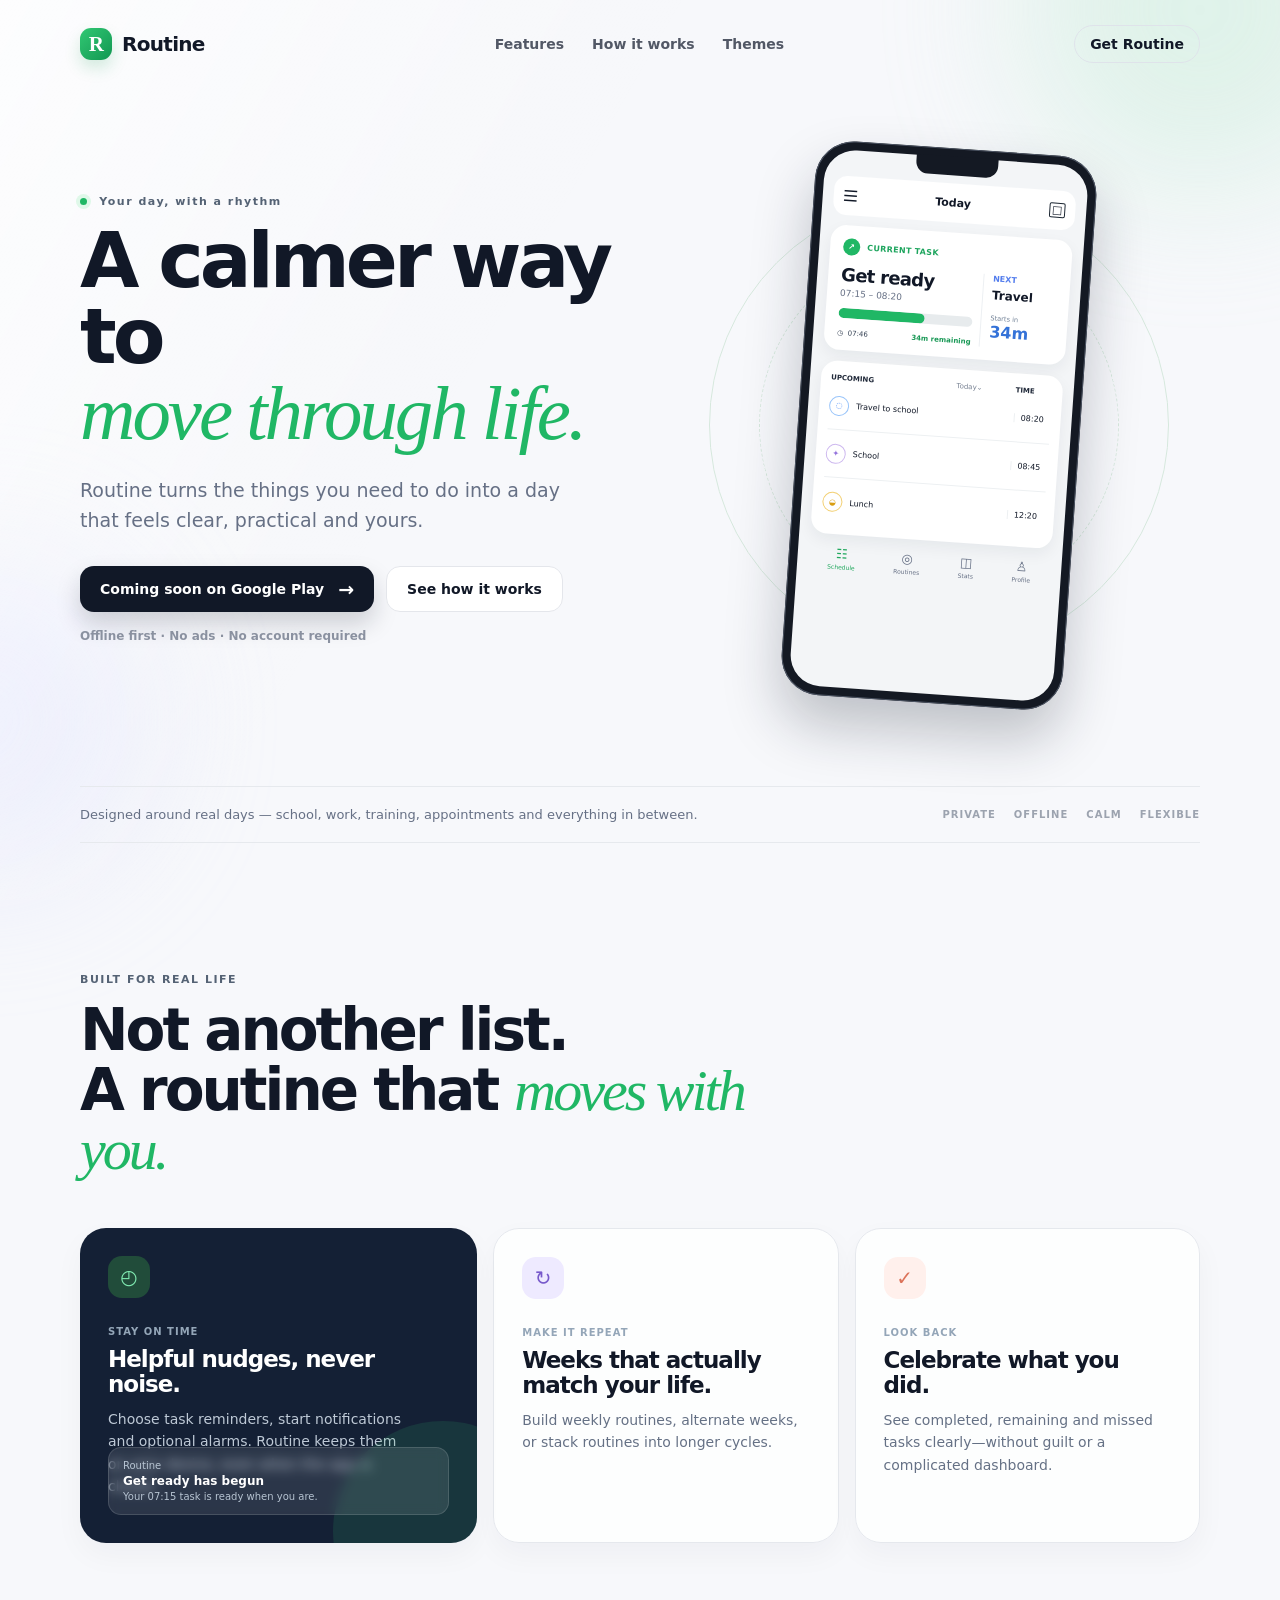
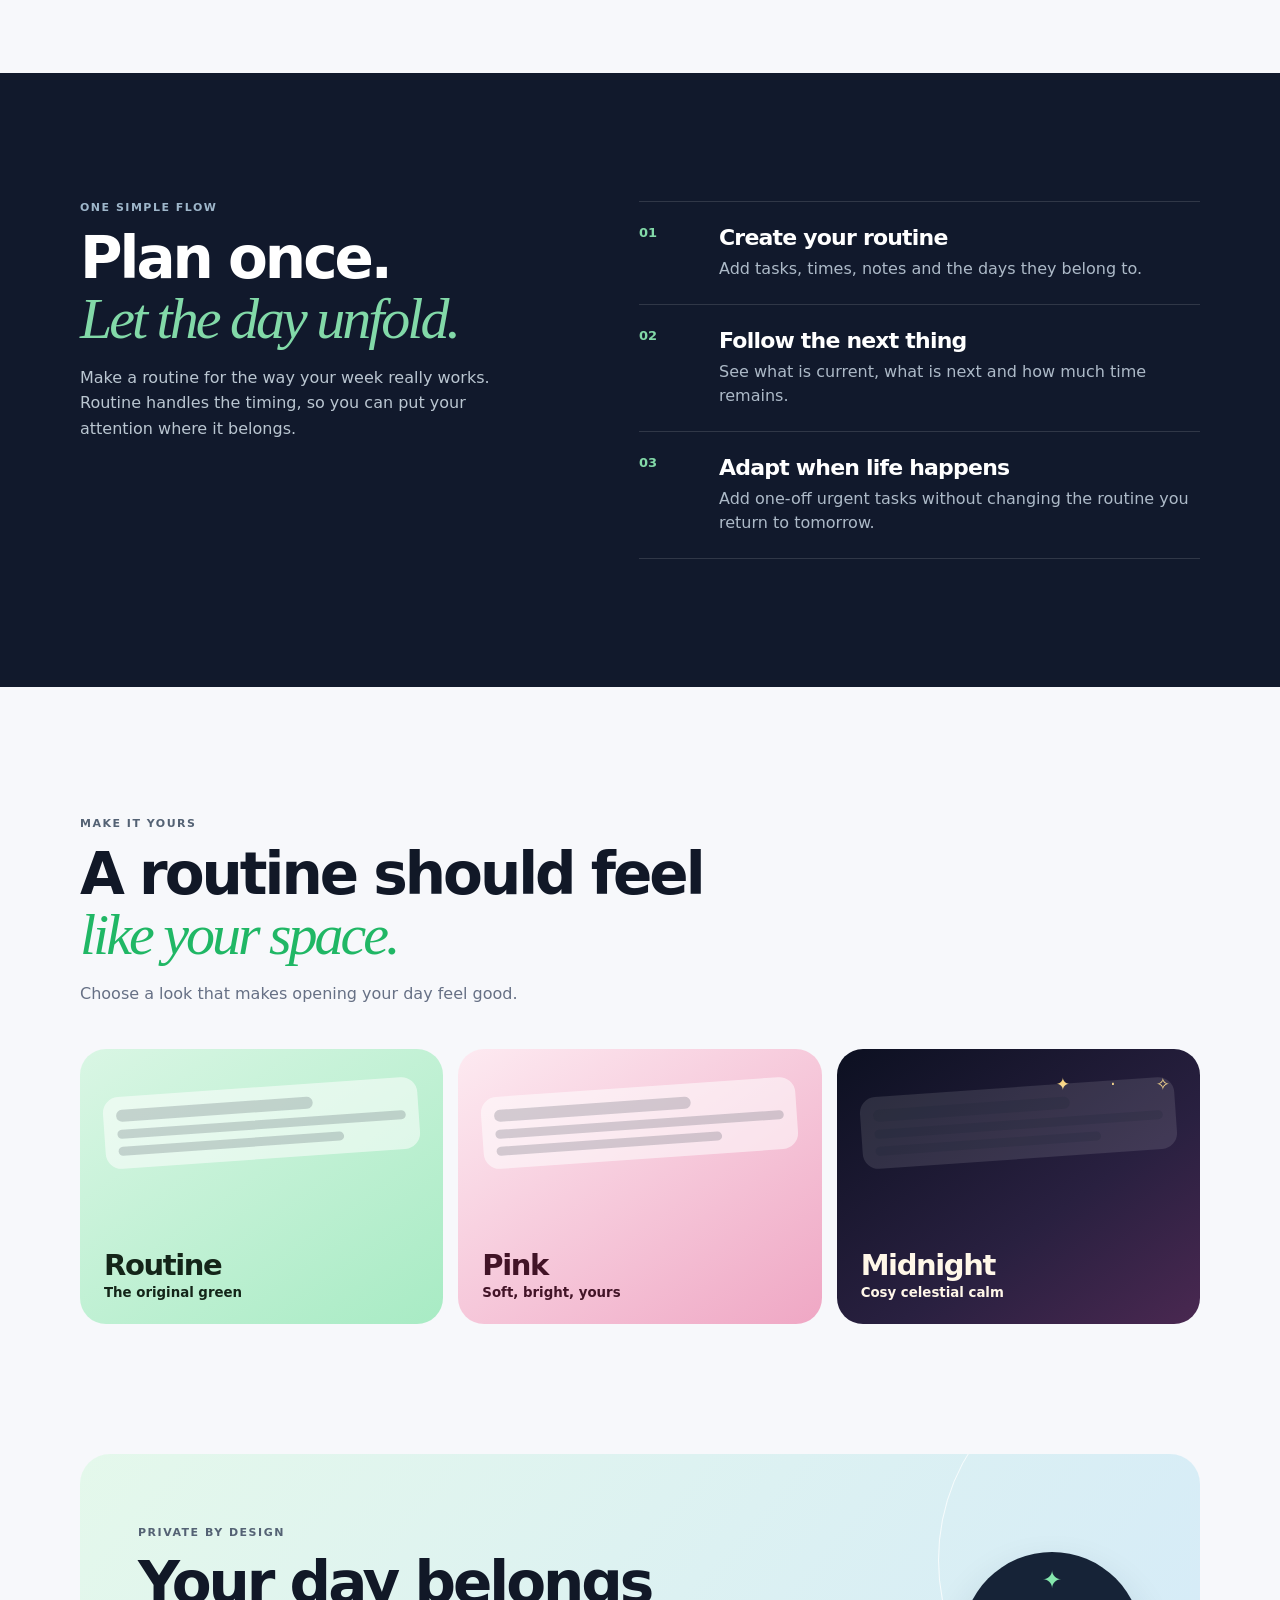
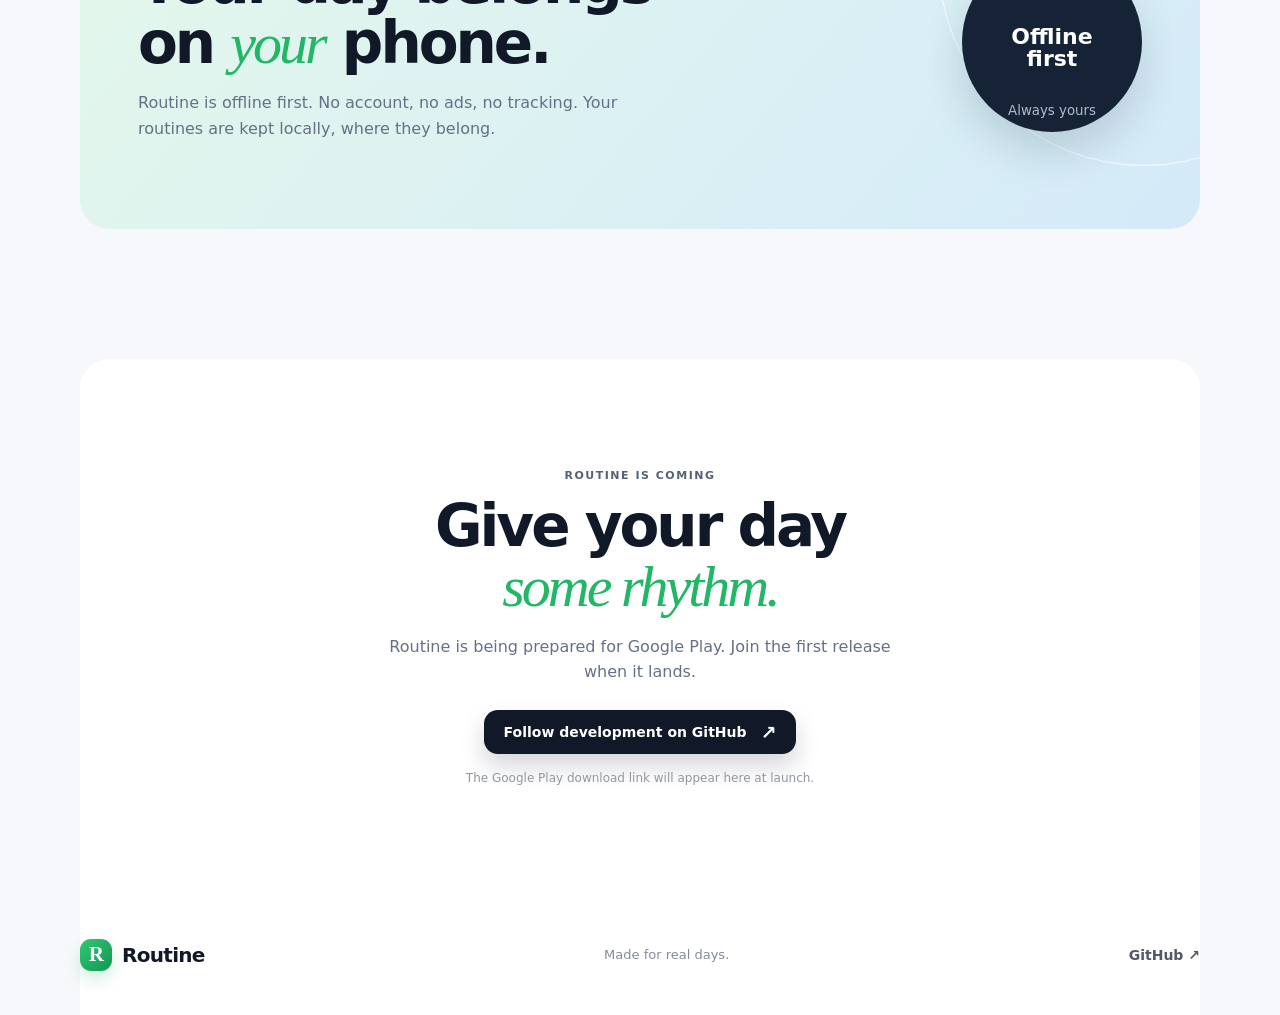
==== website/index.html @ f7a3b5b4 "Publish Routine landing page" ====
<!doctype html>
<html lang="en">
  <head>
    <meta charset="utf-8" />
    <meta name="viewport" content="width=device-width, initial-scale=1" />
    <meta
      name="description"
      content="Routine is an offline-first daily planner with routines, reminders, task alarms and calm custom themes."
    />
    <meta name="theme-color" content="#10172a" />
    <title>Routine — Your day, with a rhythm</title>
    <link rel="stylesheet" href="styles.css" />
  </head>
  <body>
    <div class="aurora aurora-one"></div>
    <div class="aurora aurora-two"></div>

    <header class="site-header shell">
      <a class="brand" href="#top" aria-label="Routine home">
        <span class="brand-mark">R</span>
        <span>Routine</span>
      </a>
      <nav aria-label="Main navigation">
        <a href="#features">Features</a>
        <a href="#how-it-works">How it works</a>
        <a href="#themes">Themes</a>
      </nav>
      <a class="header-link" href="#download">Get Routine</a>
    </header>

    <main id="top">
      <section class="hero shell">
        <div class="hero-copy reveal">
          <p class="eyebrow"><span class="status-dot"></span> Your day, with a rhythm</p>
          <h1>A calmer way to<br /><em>move through life.</em></h1>
          <p class="hero-lede">
            Routine turns the things you need to do into a day that feels clear,
            practical and yours.
          </p>
          <div class="hero-actions" id="download">
            <a class="button button-primary" href="#play-notice">Coming soon on Google Play <span>→</span></a>
            <a class="button button-quiet" href="#how-it-works">See how it works</a>
          </div>
          <p class="microcopy">Offline first · No ads · No account required</p>
        </div>

        <div class="phone-stage reveal" aria-label="Routine app schedule preview">
          <div class="orbit orbit-a"></div>
          <div class="orbit orbit-b"></div>
          <div class="phone">
            <div class="phone-speaker"></div>
            <div class="phone-screen">
              <div class="app-topbar">
                <span class="menu-lines">☰</span>
                <strong>Today</strong>
                <span class="calendar-icon">□</span>
              </div>
              <section class="current-card">
                <div class="current-topline"><span class="running-icon">↗</span> CURRENT TASK</div>
                <div class="task-grid">
                  <div>
                    <h2>Get ready</h2>
                    <p>07:15 – 08:20</p>
                    <div class="progress"><span></span></div>
                    <div class="remaining"><span>◷&nbsp; 07:46</span><strong>34m remaining</strong></div>
                  </div>
                  <div class="next-task"><span>NEXT</span><strong>Travel</strong><small>Starts in</small><b>34m</b></div>
                </div>
              </section>
              <section class="upcoming-card">
                <div class="upcoming-heading"><strong>UPCOMING</strong><span>Today⌄</span><strong>TIME</strong></div>
                <div class="schedule-row"><i class="task-icon blue">◌</i><span>Travel to school</span><time>08:20</time></div>
                <div class="schedule-row"><i class="task-icon purple">✦</i><span>School</span><time>08:45</time></div>
                <div class="schedule-row"><i class="task-icon gold">◒</i><span>Lunch</span><time>12:20</time></div>
              </section>
              <div class="phone-nav"><span class="active">☷<small>Schedule</small></span><span>◎<small>Routines</small></span><span>◫<small>Stats</small></span><span>♙<small>Profile</small></span></div>
            </div>
          </div>
        </div>
      </section>

      <section class="trust shell">
        <p>Designed around real days — school, work, training, appointments and everything in between.</p>
        <div><span>PRIVATE</span><span>OFFLINE</span><span>CALM</span><span>FLEXIBLE</span></div>
      </section>

      <section class="feature-section shell" id="features">
        <div class="section-intro reveal">
          <p class="eyebrow">BUILT FOR REAL LIFE</p>
          <h2>Not another list.<br />A routine that <em>moves with you.</em></h2>
        </div>
        <div class="feature-grid">
          <article class="feature-card feature-large reveal">
            <div class="feature-icon green">◴</div>
            <p class="card-kicker">STAY ON TIME</p>
            <h3>Helpful nudges, never noise.</h3>
            <p>Choose task reminders, start notifications and optional alarms. Routine keeps them on your device, even when the app is closed.</p>
            <div class="notification-preview"><span>Routine</span><strong>Get ready has begun</strong><small>Your 07:15 task is ready when you are.</small></div>
          </article>
          <article class="feature-card reveal">
            <div class="feature-icon violet">↻</div>
            <p class="card-kicker">MAKE IT REPEAT</p>
            <h3>Weeks that actually match your life.</h3>
            <p>Build weekly routines, alternate weeks, or stack routines into longer cycles.</p>
          </article>
          <article class="feature-card reveal">
            <div class="feature-icon coral">✓</div>
            <p class="card-kicker">LOOK BACK</p>
            <h3>Celebrate what you did.</h3>
            <p>See completed, remaining and missed tasks clearly—without guilt or a complicated dashboard.</p>
          </article>
        </div>
      </section>

      <section class="flow-wrap" id="how-it-works">
        <div class="shell flow-section">
          <div class="flow-copy reveal">
            <p class="eyebrow">ONE SIMPLE FLOW</p>
            <h2>Plan once.<br /><em>Let the day unfold.</em></h2>
            <p>Make a routine for the way your week really works. Routine handles the timing, so you can put your attention where it belongs.</p>
          </div>
          <ol class="flow-list reveal">
            <li><span>01</span><div><h3>Create your routine</h3><p>Add tasks, times, notes and the days they belong to.</p></div></li>
            <li><span>02</span><div><h3>Follow the next thing</h3><p>See what is current, what is next and how much time remains.</p></div></li>
            <li><span>03</span><div><h3>Adapt when life happens</h3><p>Add one-off urgent tasks without changing the routine you return to tomorrow.</p></div></li>
          </ol>
        </div>
      </section>

      <section class="theme-section shell" id="themes">
        <div class="section-intro reveal">
          <p class="eyebrow">MAKE IT YOURS</p>
          <h2>A routine should feel<br /><em>like your space.</em></h2>
          <p>Choose a look that makes opening your day feel good.</p>
        </div>
        <div class="theme-grid reveal">
          <article class="theme-tile routine-theme"><span class="theme-name">Routine</span><small>The original green</small><div class="mini-schedule"><b></b><i></i><i></i></div></article>
          <article class="theme-tile pink-theme"><span class="theme-name">Pink</span><small>Soft, bright, yours</small><div class="mini-schedule"><b></b><i></i><i></i></div></article>
          <article class="theme-tile midnight-theme"><span class="star-field">✦ &nbsp; · &nbsp; ✧</span><span class="theme-name">Midnight</span><small>Cosy celestial calm</small><div class="mini-schedule"><b></b><i></i><i></i></div></article>
        </div>
      </section>

      <section class="privacy-shell shell">
        <div class="privacy-card reveal">
          <div class="privacy-copy"><p class="eyebrow">PRIVATE BY DESIGN</p><h2>Your day belongs<br />on <em>your</em> phone.</h2><p>Routine is offline first. No account, no ads, no tracking. Your routines are kept locally, where they belong.</p></div>
          <div class="privacy-badge"><span>✦</span><b>Offline<br />first</b><small>Always yours</small></div>
        </div>
      </section>

      <section class="cta shell" id="play-notice">
        <p class="eyebrow">ROUTINE IS COMING</p>
        <h2>Give your day<br /><em>some rhythm.</em></h2>
        <p>Routine is being prepared for Google Play. Join the first release when it lands.</p>
        <a class="button button-primary" href="https://github.com/LRDCS" target="_blank" rel="noreferrer">Follow development on GitHub <span>↗</span></a>
        <p class="play-note">The Google Play download link will appear here at launch.</p>
      </section>
    </main>

    <footer class="shell"><a class="brand" href="#top"><span class="brand-mark">R</span><span>Routine</span></a><p>Made for real days.</p><a href="https://github.com/LRDCS" target="_blank" rel="noreferrer">GitHub ↗</a></footer>
    <script src="script.js"></script>
  </body>
</html>
---- website/styles.css ----
:root { --ink:#111827; --muted:#667085; --paper:#f7f8fb; --green:#20b765; --blue:#537ded; --line:#e8eaf0; --night:#10172a; --pink:#f28fb1; }
* { box-sizing:border-box; }
html { scroll-behavior:smooth; }
body { margin:0; background:var(--paper); color:var(--ink); font-family:Inter, ui-sans-serif, system-ui, -apple-system, BlinkMacSystemFont, "Segoe UI", sans-serif; overflow-x:hidden; }
body::before { content:""; position:fixed; inset:0; pointer-events:none; background:linear-gradient(120deg, rgba(255,255,255,.7), transparent 38%); z-index:-1; }
.shell { width:min(1120px, calc(100% - 40px)); margin-inline:auto; }
.aurora { position:fixed; pointer-events:none; filter:blur(70px); border-radius:50%; z-index:-2; opacity:.42; }
.aurora-one { width:360px; height:360px; top:-170px; right:-100px; background:#bfead2; }
.aurora-two { width:320px; height:320px; top:560px; left:-180px; background:#d8dcff; }
.site-header { height:88px; display:flex; align-items:center; justify-content:space-between; gap:20px; }
.brand { display:inline-flex; align-items:center; gap:10px; text-decoration:none; color:var(--ink); font-weight:800; font-size:20px; letter-spacing:-.7px; }
.brand-mark { display:grid; place-items:center; width:32px; height:32px; border-radius:11px; color:white; background:linear-gradient(135deg,#31c873,#129752); font-family:Georgia,serif; font-size:21px; box-shadow:0 8px 16px rgba(20,154,83,.18); }
nav { display:flex; gap:28px; }
nav a,.header-link,footer a { color:#525866; text-decoration:none; font-size:14px; font-weight:650; }
nav a:hover,.header-link:hover,footer a:hover { color:var(--green); }
.header-link { border:1px solid #dfe3ea; padding:10px 15px; border-radius:999px; color:var(--ink); }
.hero { min-height:650px; display:grid; grid-template-columns:1.05fr .95fr; align-items:center; gap:20px; padding:52px 0 76px; }
.eyebrow { margin:0 0 15px; font-size:11px; letter-spacing:1.5px; font-weight:800; color:#546274; }
.status-dot { display:inline-block; width:7px; height:7px; border-radius:50%; background:var(--green); margin-right:7px; box-shadow:0 0 0 4px #dff8e9; }
h1,h2,h3,p { margin-top:0; }
h1 { max-width:600px; font-size:clamp(48px,6vw,78px); line-height:.99; letter-spacing:-4px; margin-bottom:24px; font-weight:760; }
h1 em,h2 em { color:var(--green); font-family:Georgia,serif; font-weight:400; letter-spacing:-3px; }
.hero-lede { max-width:500px; font-size:19px; line-height:1.56; color:var(--muted); }
.hero-actions { display:flex; gap:12px; flex-wrap:wrap; margin:31px 0 17px; }
.button { display:inline-flex; align-items:center; justify-content:center; gap:14px; padding:14px 20px; border-radius:14px; text-decoration:none; font-weight:750; font-size:14px; transition:transform .2s, box-shadow .2s; }
.button:hover { transform:translateY(-2px); }
.button-primary { background:var(--ink); color:white; box-shadow:0 12px 25px rgba(17,24,39,.18); }
.button-primary span { font-size:19px; line-height:0; }
.button-quiet { color:var(--ink); background:white; border:1px solid #e4e6eb; }
.microcopy { color:#8a91a0; font-size:12px; font-weight:650; }
.phone-stage { min-height:570px; position:relative; display:grid; place-items:center; }
.orbit { position:absolute; border:1px solid #d6e8dd; border-radius:50%; }
.orbit-a { width:460px; height:460px; }
.orbit-b { width:360px; height:360px; border-style:dashed; transform:rotate(-14deg); }
.phone { width:282px; height:555px; padding:9px; border-radius:39px; position:relative; z-index:1; background:#141923; box-shadow:0 30px 55px rgba(22,31,47,.25), inset 0 0 0 1px #4d5564; transform:rotate(4deg); }
.phone-speaker { position:absolute; z-index:2; width:82px; height:19px; background:#141923; border-radius:0 0 12px 12px; left:calc(50% - 41px); top:8px; }
.phone-screen { height:100%; border-radius:31px; padding:26px 11px 11px; overflow:hidden; background:#f3f5f7; font-size:8px; }
.app-topbar { height:39px; display:flex; align-items:center; justify-content:space-between; padding:0 10px; margin-bottom:10px; border-radius:13px; background:#fff; font-size:11px; }
.menu-lines { font-size:15px; transform:scaleX(1.15); }.calendar-icon { border:1px solid #1b2531; padding:0 2px; border-radius:2px; }
.current-card,.upcoming-card { background:white; border-radius:16px; padding:13px; box-shadow:0 6px 16px rgba(19,29,45,.06); }
.current-topline { color:#1ea55e; font-weight:800; letter-spacing:.3px; }.running-icon { display:inline-grid; place-items:center; width:17px; height:17px; margin-right:4px; color:white; border-radius:50%; background:#20b765; }
.task-grid { display:grid; grid-template-columns:1.35fr .75fr; gap:8px; margin-top:9px; }.task-grid h2 { font-size:18px; margin:0 0 3px; letter-spacing:-.7px; }.task-grid p { color:#667085; margin-bottom:10px; font-size:9px; }.progress { height:10px; overflow:hidden; background:#e7ebed; border-radius:10px; }.progress span { display:block; width:64%; height:100%; background:#20b765; border-radius:inherit; }.remaining { display:flex; justify-content:space-between; gap:5px; margin-top:11px; color:#344053; font-size:7px; }.remaining strong { color:#189855; white-space:nowrap; }.next-task { border-left:1px solid #edf0f3; padding-left:9px; }.next-task span,.next-task small { display:block; color:#537ded; font-weight:800; }.next-task strong { display:block; margin:5px 0 12px; font-size:12px; }.next-task small { color:#718096; font-weight:500; }.next-task b { color:#3472d8; font-size:16px; }
.upcoming-card { margin-top:11px; padding:13px 10px 8px; }.upcoming-heading { display:grid; grid-template-columns:1fr 1fr 37px; font-size:7px; color:#202939; }.upcoming-heading span { text-align:center; color:#788293; }.schedule-row { display:grid; grid-template-columns:27px 1fr 37px; align-items:center; min-height:48px; border-bottom:1px solid #edf0f2; font-size:8px; }.schedule-row:last-child { border-bottom:0; }.task-icon { width:20px; height:20px; display:grid; place-items:center; border-radius:50%; font-style:normal; }.blue { color:#3b82f6; border:1px solid #9ac5fa; }.purple { color:#9574dc; border:1px solid #ceb9ef; }.gold { color:#d99e12; border:1px solid #f3d073; }.schedule-row time { border-left:1px solid #edf0f2; padding-left:6px; font-size:8px; }.phone-nav { display:flex; justify-content:space-around; padding-top:12px; color:#667085; font-size:13px; text-align:center; }.phone-nav span { display:grid; gap:2px; }.phone-nav small { font-size:6px; }.phone-nav .active { color:#20a85d; }
.trust { border-top:1px solid #e6e9ed; border-bottom:1px solid #e6e9ed; padding:20px 0; display:flex; align-items:center; justify-content:space-between; gap:20px; color:#667085; font-size:13px; }.trust p { margin:0; }.trust div { display:flex; gap:18px; color:#9ca3af; font-weight:800; letter-spacing:1px; font-size:10px; }
.feature-section,.theme-section { padding:130px 0; }.section-intro { max-width:680px; }.section-intro h2,.flow-copy h2,.privacy-copy h2,.cta h2 { font-size:clamp(38px,5vw,58px); line-height:1.03; letter-spacing:-3px; margin-bottom:16px; }.section-intro>p:last-child,.flow-copy>p:last-child,.privacy-copy>p:last-child,.cta>p:not(.eyebrow):not(.play-note) { color:var(--muted); line-height:1.6; max-width:510px; }
.feature-grid { display:grid; grid-template-columns:1.15fr 1fr 1fr; gap:16px; margin-top:48px; }.feature-card { min-height:315px; padding:28px; border:1px solid #e5e8ed; border-radius:26px; background:rgba(255,255,255,.78); box-shadow:0 12px 30px rgba(26,36,52,.04); }.feature-large { grid-row:span 1; background:#142035; color:white; border:0; position:relative; overflow:hidden; }.feature-large::after { content:""; position:absolute; width:220px; height:220px; border-radius:50%; background:rgba(57,201,120,.13); right:-76px; bottom:-98px; }.feature-icon { display:grid; place-items:center; width:42px; height:42px; border-radius:14px; font-size:20px; margin-bottom:28px; }.green { background:#214c3a; color:#80eab1; }.violet { background:#eeeaff; color:#7759cb; }.coral { background:#fff0ec; color:#dc7259; }.card-kicker { color:#94a6b8; font-size:10px; letter-spacing:1px; font-weight:800; }.feature-card h3 { font-size:23px; line-height:1.08; letter-spacing:-1px; margin-bottom:11px; }.feature-card>p:last-of-type { font-size:14px; line-height:1.6; color:#657185; }.feature-large>p:last-of-type { color:#bec9d6; max-width:300px; }.notification-preview { position:absolute; z-index:1; bottom:28px; left:28px; right:28px; padding:12px 14px; background:rgba(255,255,255,.1); border:1px solid rgba(255,255,255,.13); border-radius:13px; backdrop-filter:blur(6px); }.notification-preview span,.notification-preview small { display:block; color:#b7c4d2; font-size:10px; }.notification-preview strong { display:block; margin:3px 0; font-size:12px; }
.flow-wrap { background:#11192c; color:white; }.flow-section { display:grid; grid-template-columns:.9fr 1.1fr; gap:100px; padding:128px 0; }.flow-copy .eyebrow { color:#9eb6ca; }.flow-copy h2 em { color:#82d9a8; }.flow-copy>p:last-child { color:#bac6d1; }.flow-list { list-style:none; padding:0; margin:0; }.flow-list li { display:grid; grid-template-columns:64px 1fr; gap:16px; padding:23px 0; border-top:1px solid rgba(255,255,255,.13); }.flow-list li:last-child { border-bottom:1px solid rgba(255,255,255,.13); }.flow-list span { color:#82d9a8; font-weight:800; font-size:13px; }.flow-list h3 { margin-bottom:7px; font-size:22px; letter-spacing:-.8px; }.flow-list p { margin:0; color:#adbac8; line-height:1.5; }
.theme-grid { display:grid; grid-template-columns:repeat(3,1fr); gap:15px; margin-top:43px; }.theme-tile { min-height:275px; position:relative; overflow:hidden; padding:24px; border-radius:26px; display:flex; flex-direction:column; justify-content:flex-end; }.theme-name { font-size:29px; font-weight:800; letter-spacing:-1.4px; }.theme-tile small { margin-top:3px; font-weight:650; }.routine-theme { color:#142519; background:linear-gradient(145deg,#d9f6e4,#a8ebc4); }.pink-theme { color:#421427; background:linear-gradient(145deg,#fdeaf1,#efa7c4); }.midnight-theme { color:#fff7e8; background:linear-gradient(145deg,#0c1021,#292040 60%,#4a2851); }.star-field { position:absolute; top:25px; right:24px; color:#f8d581; letter-spacing:6px; font-size:17px; }.mini-schedule { position:absolute; top:38px; left:24px; right:24px; padding:13px; border-radius:16px; background:rgba(255,255,255,.54); transform:rotate(-4deg); }.midnight-theme .mini-schedule { background:rgba(255,255,255,.11); }.mini-schedule b,.mini-schedule i { display:block; height:9px; margin-bottom:8px; border-radius:7px; background:rgba(22,33,50,.18); }.mini-schedule b { width:68%; height:12px; }.mini-schedule i { width:100%; }.mini-schedule i:last-child { width:78%; margin:0; }
.privacy-shell { padding-bottom:130px; }.privacy-card { min-height:375px; padding:58px; position:relative; overflow:hidden; display:flex; align-items:center; justify-content:space-between; gap:35px; border-radius:30px; background:linear-gradient(130deg,#e4f8eb,#d4eaf9); }.privacy-card::after { content:""; position:absolute; width:410px; height:410px; border:1px solid rgba(255,255,255,.8); border-radius:50%; right:-150px; top:-100px; }.privacy-copy { position:relative; z-index:1; }.privacy-badge { position:relative; z-index:1; display:grid; place-items:center; width:180px; height:180px; border-radius:50%; text-align:center; background:#162337; color:white; box-shadow:0 20px 40px rgba(20,42,62,.16); }.privacy-badge span { color:#85e7ad; font-size:24px; }.privacy-badge b { font-size:22px; line-height:1; margin:4px 0; }.privacy-badge small { color:#aebdcc; }
.cta { padding:110px 20px; text-align:center; border-radius:30px 30px 0 0; background:#fff; }.cta h2 { margin-bottom:17px; }.cta>p:not(.eyebrow):not(.play-note) { margin:0 auto 25px; }.play-note { color:#9097a3; font-size:12px; margin-top:17px; }
footer { display:flex; align-items:center; justify-content:space-between; gap:20px; padding:32px 0 44px; background:#fff; } footer p { margin:0; color:#858c98; font-size:13px; }
.reveal { opacity:0; transform:translateY(22px); transition:opacity .7s ease, transform .7s ease; }.reveal.is-visible { opacity:1; transform:none; }
@media (max-width:820px) { nav { display:none; }.hero { grid-template-columns:1fr; padding-top:38px; text-align:center; }.hero-copy { display:flex; flex-direction:column; align-items:center; }.phone-stage { min-height:510px; }.trust { display:block; text-align:center; }.trust div { margin-top:15px; justify-content:center; flex-wrap:wrap; }.feature-grid { grid-template-columns:1fr 1fr; }.feature-large { grid-column:span 2; }.flow-section { grid-template-columns:1fr; gap:44px; }.privacy-card { padding:40px; }.theme-grid { grid-template-columns:1fr; }.theme-tile { min-height:220px; } }
@media (max-width:560px) { .shell { width:min(100% - 28px,1120px); }.site-header { height:76px; }.header-link { padding:8px 11px; font-size:12px; }.hero { min-height:0; padding:34px 0 56px; }.hero-lede { font-size:17px; }.phone { transform:rotate(0deg) scale(.92); }.phone-stage { min-height:488px; }.feature-section,.theme-section { padding:82px 0; }.feature-grid { grid-template-columns:1fr; }.feature-large { grid-column:auto; }.feature-card { min-height:270px; }.flow-section { padding:84px 0; }.privacy-shell { padding-bottom:82px; }.privacy-card { display:block; }.privacy-badge { margin:30px auto 0; }.cta { padding:83px 18px; } footer { flex-wrap:wrap; } }
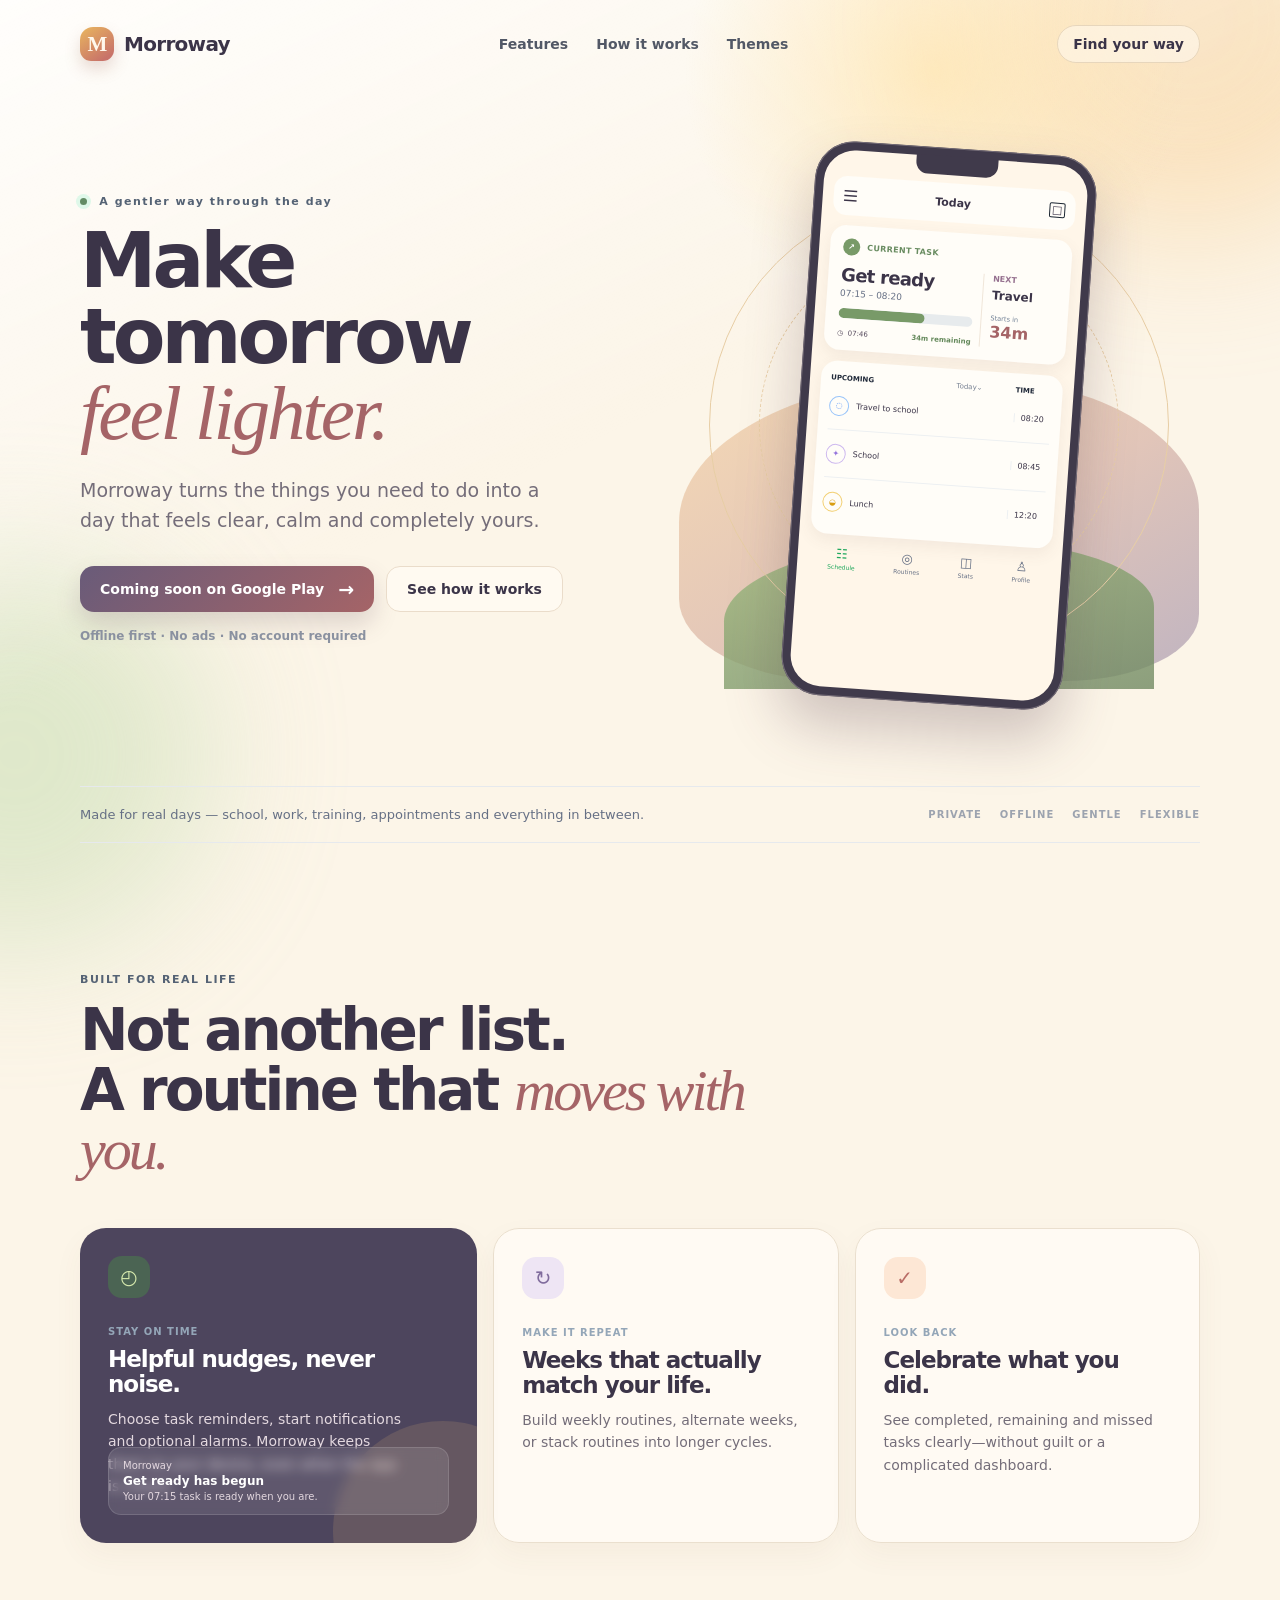
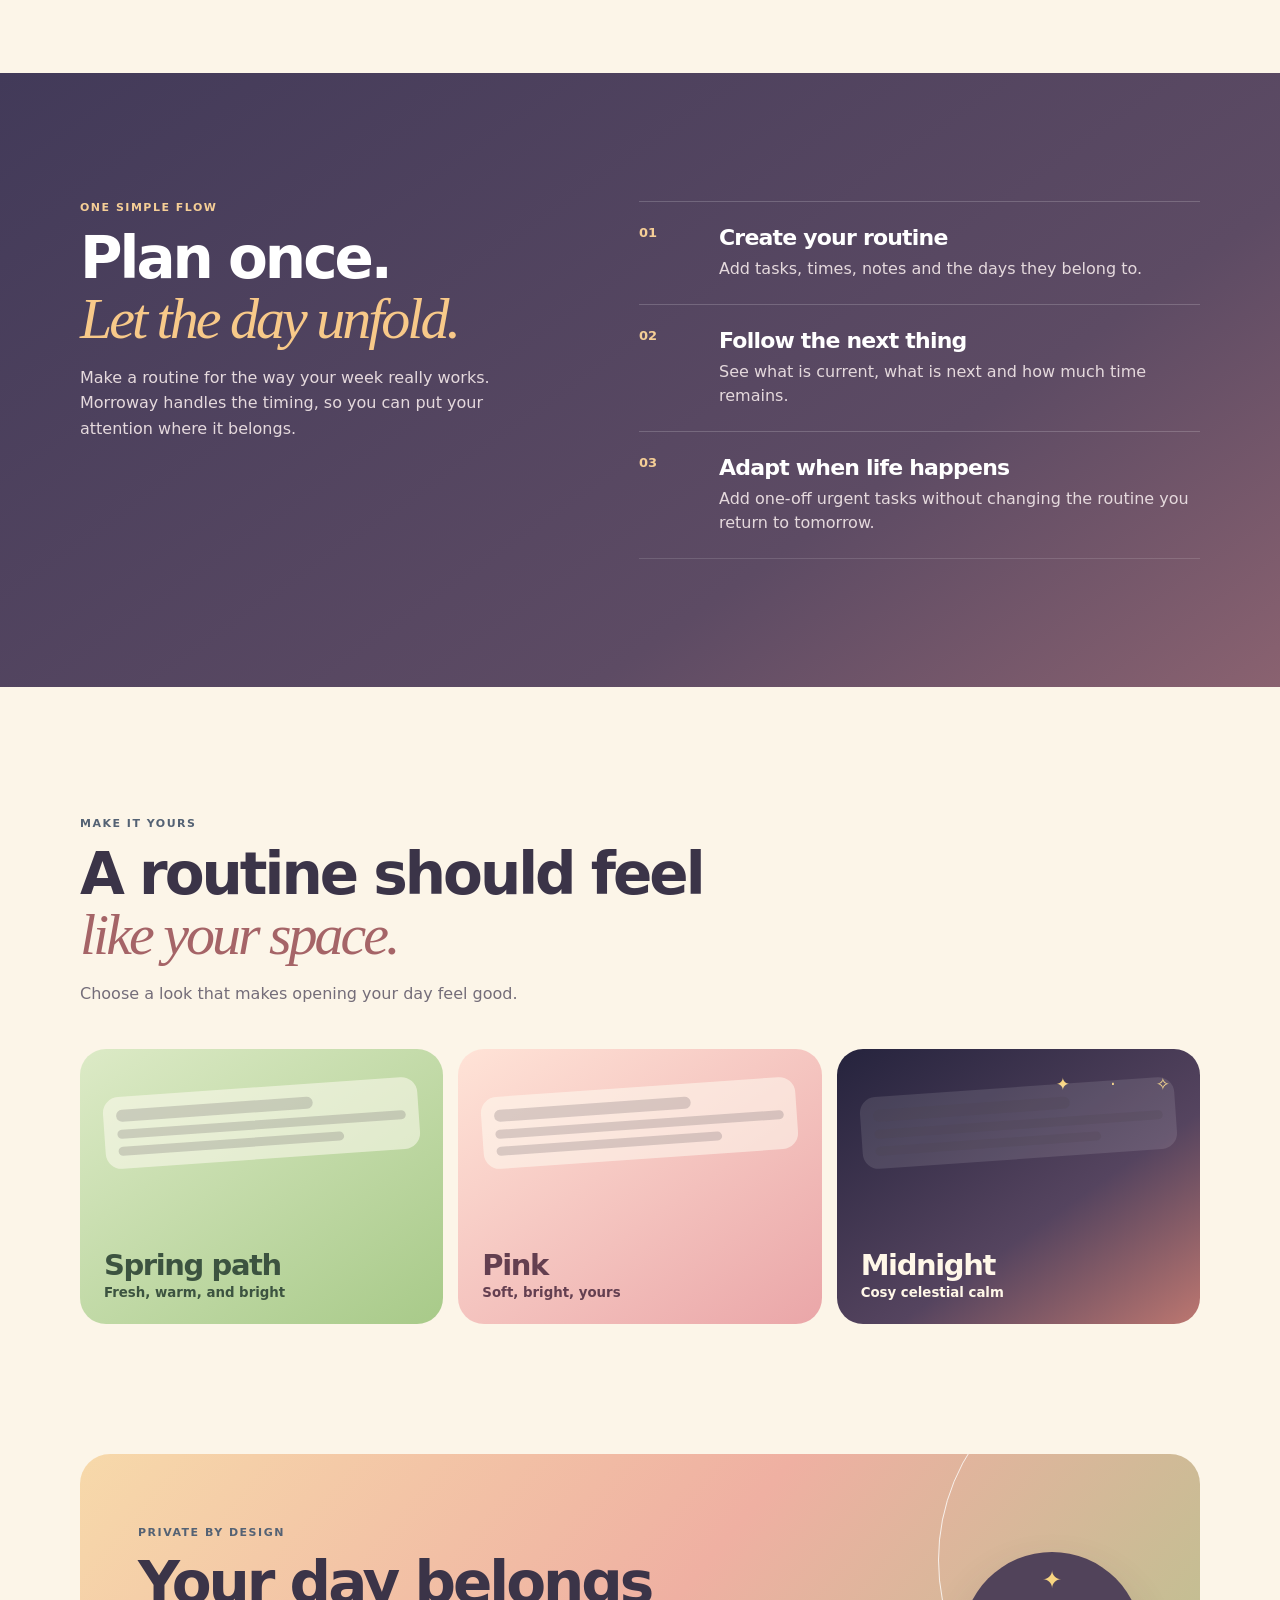
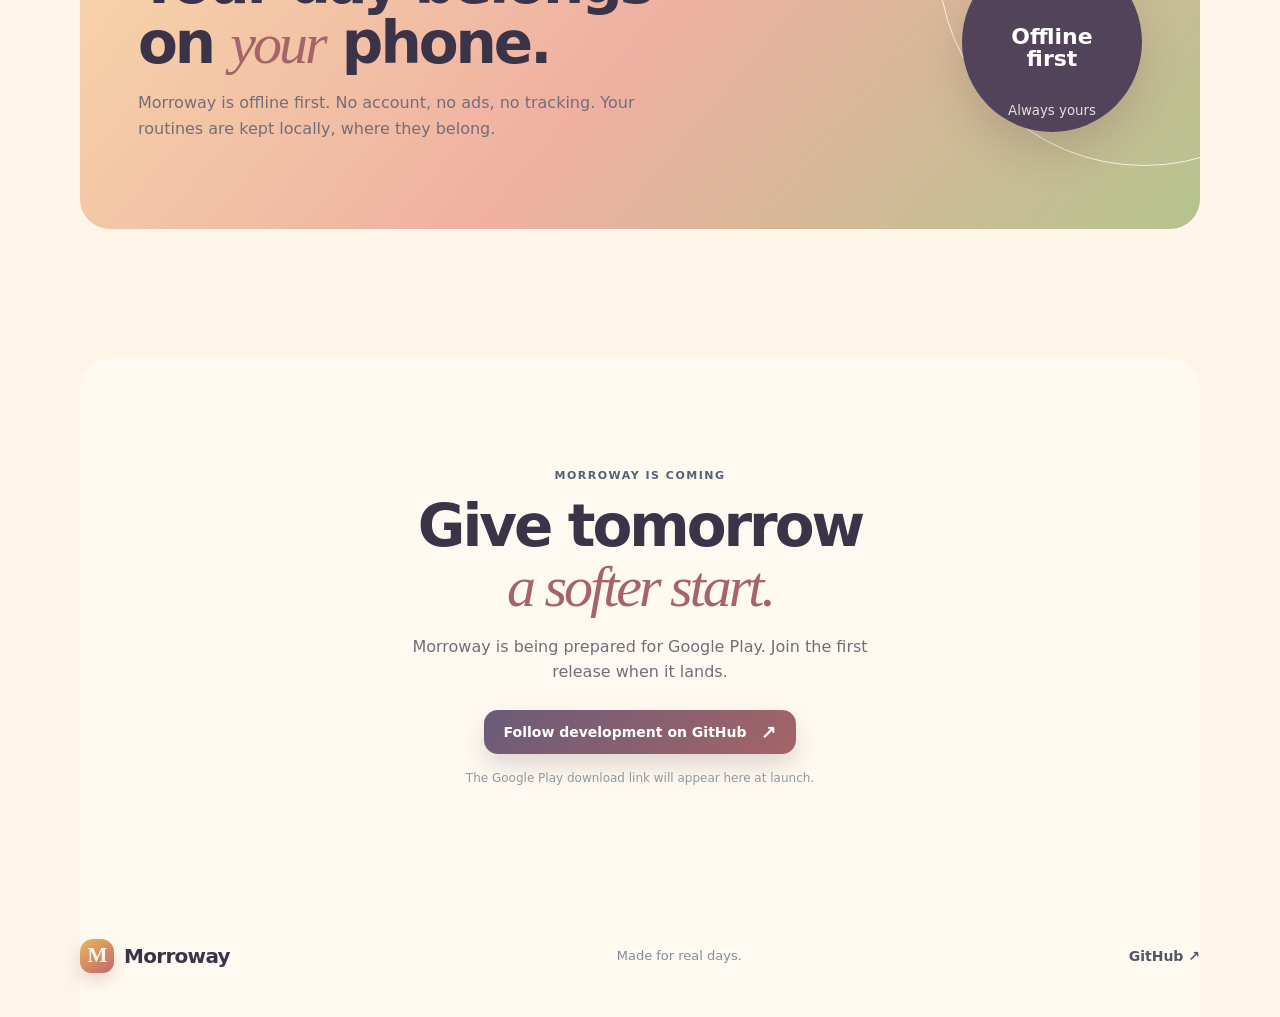
==== commit 6dd9d103: "Deploy Morroway concept from website source" ====
--- a/website/index.html
+++ b/website/index.html
@@ -5,10 +5,10 @@
     <meta name="viewport" content="width=device-width, initial-scale=1" />
     <meta
       name="description"
-      content="Routine is an offline-first daily planner with routines, reminders, task alarms and calm custom themes."
+      content="Morroway is an offline-first daily planner with routines, reminders, task alarms and calm custom themes."
     />
-    <meta name="theme-color" content="#10172a" />
-    <title>Routine — Your day, with a rhythm</title>
+    <meta name="theme-color" content="#4b405d" />
+    <title>Morroway — A gentler way through the day</title>
     <link rel="stylesheet" href="styles.css" />
   </head>
   <body>
@@ -16,26 +16,26 @@
     <div class="aurora aurora-two"></div>
 
     <header class="site-header shell">
-      <a class="brand" href="#top" aria-label="Routine home">
-        <span class="brand-mark">R</span>
-        <span>Routine</span>
+      <a class="brand" href="#top" aria-label="Morroway home">
+        <span class="brand-mark">M</span>
+        <span>Morroway</span>
       </a>
       <nav aria-label="Main navigation">
         <a href="#features">Features</a>
         <a href="#how-it-works">How it works</a>
         <a href="#themes">Themes</a>
       </nav>
-      <a class="header-link" href="#download">Get Routine</a>
+      <a class="header-link" href="#download">Find your way</a>
     </header>
 
     <main id="top">
       <section class="hero shell">
         <div class="hero-copy reveal">
-          <p class="eyebrow"><span class="status-dot"></span> Your day, with a rhythm</p>
-          <h1>A calmer way to<br /><em>move through life.</em></h1>
+          <p class="eyebrow"><span class="status-dot"></span> A gentler way through the day</p>
+          <h1>Make tomorrow<br /><em>feel lighter.</em></h1>
           <p class="hero-lede">
-            Routine turns the things you need to do into a day that feels clear,
-            practical and yours.
+            Morroway turns the things you need to do into a day that feels clear,
+            calm and completely yours.
           </p>
           <div class="hero-actions" id="download">
             <a class="button button-primary" href="#play-notice">Coming soon on Google Play <span>→</span></a>
@@ -44,7 +44,7 @@
           <p class="microcopy">Offline first · No ads · No account required</p>
         </div>
 
-        <div class="phone-stage reveal" aria-label="Routine app schedule preview">
+        <div class="phone-stage reveal" aria-label="Morroway app schedule preview">
           <div class="orbit orbit-a"></div>
           <div class="orbit orbit-b"></div>
           <div class="phone">
@@ -80,8 +80,8 @@
       </section>
 
       <section class="trust shell">
-        <p>Designed around real days — school, work, training, appointments and everything in between.</p>
-        <div><span>PRIVATE</span><span>OFFLINE</span><span>CALM</span><span>FLEXIBLE</span></div>
+        <p>Made for real days — school, work, training, appointments and everything in between.</p>
+        <div><span>PRIVATE</span><span>OFFLINE</span><span>GENTLE</span><span>FLEXIBLE</span></div>
       </section>
 
       <section class="feature-section shell" id="features">
@@ -94,8 +94,8 @@
             <div class="feature-icon green">◴</div>
             <p class="card-kicker">STAY ON TIME</p>
             <h3>Helpful nudges, never noise.</h3>
-            <p>Choose task reminders, start notifications and optional alarms. Routine keeps them on your device, even when the app is closed.</p>
-            <div class="notification-preview"><span>Routine</span><strong>Get ready has begun</strong><small>Your 07:15 task is ready when you are.</small></div>
+            <p>Choose task reminders, start notifications and optional alarms. Morroway keeps them on your device, even when the app is closed.</p>
+            <div class="notification-preview"><span>Morroway</span><strong>Get ready has begun</strong><small>Your 07:15 task is ready when you are.</small></div>
           </article>
           <article class="feature-card reveal">
             <div class="feature-icon violet">↻</div>
@@ -117,7 +117,7 @@
           <div class="flow-copy reveal">
             <p class="eyebrow">ONE SIMPLE FLOW</p>
             <h2>Plan once.<br /><em>Let the day unfold.</em></h2>
-            <p>Make a routine for the way your week really works. Routine handles the timing, so you can put your attention where it belongs.</p>
+            <p>Make a routine for the way your week really works. Morroway handles the timing, so you can put your attention where it belongs.</p>
           </div>
           <ol class="flow-list reveal">
             <li><span>01</span><div><h3>Create your routine</h3><p>Add tasks, times, notes and the days they belong to.</p></div></li>
@@ -134,7 +134,7 @@
           <p>Choose a look that makes opening your day feel good.</p>
         </div>
         <div class="theme-grid reveal">
-          <article class="theme-tile routine-theme"><span class="theme-name">Routine</span><small>The original green</small><div class="mini-schedule"><b></b><i></i><i></i></div></article>
+          <article class="theme-tile routine-theme"><span class="theme-name">Spring path</span><small>Fresh, warm, and bright</small><div class="mini-schedule"><b></b><i></i><i></i></div></article>
           <article class="theme-tile pink-theme"><span class="theme-name">Pink</span><small>Soft, bright, yours</small><div class="mini-schedule"><b></b><i></i><i></i></div></article>
           <article class="theme-tile midnight-theme"><span class="star-field">✦ &nbsp; · &nbsp; ✧</span><span class="theme-name">Midnight</span><small>Cosy celestial calm</small><div class="mini-schedule"><b></b><i></i><i></i></div></article>
         </div>
@@ -142,21 +142,21 @@
 
       <section class="privacy-shell shell">
         <div class="privacy-card reveal">
-          <div class="privacy-copy"><p class="eyebrow">PRIVATE BY DESIGN</p><h2>Your day belongs<br />on <em>your</em> phone.</h2><p>Routine is offline first. No account, no ads, no tracking. Your routines are kept locally, where they belong.</p></div>
+          <div class="privacy-copy"><p class="eyebrow">PRIVATE BY DESIGN</p><h2>Your day belongs<br />on <em>your</em> phone.</h2><p>Morroway is offline first. No account, no ads, no tracking. Your routines are kept locally, where they belong.</p></div>
           <div class="privacy-badge"><span>✦</span><b>Offline<br />first</b><small>Always yours</small></div>
         </div>
       </section>
 
       <section class="cta shell" id="play-notice">
-        <p class="eyebrow">ROUTINE IS COMING</p>
-        <h2>Give your day<br /><em>some rhythm.</em></h2>
-        <p>Routine is being prepared for Google Play. Join the first release when it lands.</p>
+        <p class="eyebrow">MORROWAY IS COMING</p>
+        <h2>Give tomorrow<br /><em>a softer start.</em></h2>
+        <p>Morroway is being prepared for Google Play. Join the first release when it lands.</p>
         <a class="button button-primary" href="https://github.com/LRDCS" target="_blank" rel="noreferrer">Follow development on GitHub <span>↗</span></a>
         <p class="play-note">The Google Play download link will appear here at launch.</p>
       </section>
     </main>
 
-    <footer class="shell"><a class="brand" href="#top"><span class="brand-mark">R</span><span>Routine</span></a><p>Made for real days.</p><a href="https://github.com/LRDCS" target="_blank" rel="noreferrer">GitHub ↗</a></footer>
+    <footer class="shell"><a class="brand" href="#top"><span class="brand-mark">M</span><span>Morroway</span></a><p>Made for real days.</p><a href="https://github.com/LRDCS" target="_blank" rel="noreferrer">GitHub ↗</a></footer>
     <script src="script.js"></script>
   </body>
 </html>
--- a/website/styles.css
+++ b/website/styles.css
@@ -52,3 +52,32 @@
 .reveal { opacity:0; transform:translateY(22px); transition:opacity .7s ease, transform .7s ease; }.reveal.is-visible { opacity:1; transform:none; }
 @media (max-width:820px) { nav { display:none; }.hero { grid-template-columns:1fr; padding-top:38px; text-align:center; }.hero-copy { display:flex; flex-direction:column; align-items:center; }.phone-stage { min-height:510px; }.trust { display:block; text-align:center; }.trust div { margin-top:15px; justify-content:center; flex-wrap:wrap; }.feature-grid { grid-template-columns:1fr 1fr; }.feature-large { grid-column:span 2; }.flow-section { grid-template-columns:1fr; gap:44px; }.privacy-card { padding:40px; }.theme-grid { grid-template-columns:1fr; }.theme-tile { min-height:220px; } }
 @media (max-width:560px) { .shell { width:min(100% - 28px,1120px); }.site-header { height:76px; }.header-link { padding:8px 11px; font-size:12px; }.hero { min-height:0; padding:34px 0 56px; }.hero-lede { font-size:17px; }.phone { transform:rotate(0deg) scale(.92); }.phone-stage { min-height:488px; }.feature-section,.theme-section { padding:82px 0; }.feature-grid { grid-template-columns:1fr; }.feature-large { grid-column:auto; }.feature-card { min-height:270px; }.flow-section { padding:84px 0; }.privacy-shell { padding-bottom:82px; }.privacy-card { display:block; }.privacy-badge { margin:30px auto 0; }.cta { padding:83px 18px; } footer { flex-wrap:wrap; } }
+
+/* Morroway concept: a spring village just as golden hour arrives. */
+:root { --ink:#3b3448; --muted:#746d79; --paper:#fcf5e8; --green:#648c65; --blue:#7885aa; --line:#eadfce; --night:#39354f; --pink:#e7a5a5; --gold:#e9b65f; --peach:#f4c091; --lavender:#8d7caa; }
+body::before { background:radial-gradient(circle at 73% 8%, rgba(255,225,161,.6), transparent 20%), linear-gradient(155deg, rgba(255,255,255,.85), transparent 48%); }
+.aurora-one { width:440px; height:440px; top:-200px; right:-130px; background:#f8c883; }
+.aurora-two { width:390px; height:390px; top:560px; left:-180px; background:#b8d7a4; }
+.brand-mark { width:34px; height:34px; border-radius:13px 13px 11px 11px; color:#fff8ec; background:linear-gradient(145deg,#e9b65f,#c87369 85%); box-shadow:0 8px 16px rgba(160,99,78,.22); }
+nav a:hover,.header-link:hover,footer a:hover { color:#a26465; }
+.header-link { border-color:#e7d6bc; background:rgba(255,250,240,.55); }
+h1 em,h2 em { color:#a56467; }
+.button-primary { background:linear-gradient(135deg,#695b79,#a56467); box-shadow:0 12px 25px rgba(102,76,91,.2); }
+.button-quiet { background:#fffaf1; border-color:#eadcca; }
+.phone-stage { isolation:isolate; }
+.phone-stage::before { content:""; position:absolute; width:520px; height:305px; bottom:29px; border-radius:54% 46% 26% 30% / 48% 44% 22% 27%; background:linear-gradient(150deg,#eebf85,#c99a8e 55%,#88799d); opacity:.52; z-index:-1; }
+.phone-stage::after { content:""; position:absolute; width:430px; height:150px; bottom:21px; left:50%; transform:translateX(-50%); border-radius:55% 45% 0 0; background:linear-gradient(165deg,#9dbc7f,#708961); opacity:.8; z-index:-1; }
+.orbit { border-color:#e7cda4; }
+.phone { background:#403a4b; box-shadow:0 30px 55px rgba(94,66,79,.28), inset 0 0 0 1px #766e79; }
+.phone-speaker { background:#403a4b; }
+.phone-screen { background:#fff6e9; }
+.app-topbar,.current-card,.upcoming-card { background:#fffdf8; }
+.current-card,.upcoming-card { box-shadow:0 6px 16px rgba(99,73,76,.08); }
+.current-topline { color:#698c61; }.running-icon,.progress span { background:#789a68; }
+.remaining { color:#55495c; }.remaining strong { color:#63885a; }.next-task { border-left-color:#f0e6d9; }.next-task span { color:#95708f; }.next-task b { color:#a56467; }
+.flow-wrap { background:linear-gradient(145deg,#423a59,#5d4b64 68%,#8a6270); }
+.flow-copy .eyebrow,.flow-list span { color:#f5ce96; }.flow-copy h2 em { color:#f8c989; }.flow-copy>p:last-child,.flow-list p { color:#e5d9dd; }.flow-list li { border-color:rgba(255,255,255,.18); }
+.feature-card { border-color:#eadfce; background:rgba(255,252,245,.8); box-shadow:0 12px 30px rgba(112,77,63,.05); }.feature-large { background:#4d455d; }.feature-large::after { background:rgba(249,196,119,.14); }.green { background:#4b6453; color:#d6e9ad; }.violet { background:#eee5f4; color:#806c9d; }.coral { background:#fde7d5; color:#b96c66; }.feature-card>p:last-of-type { color:#746d79; }.feature-large>p:last-of-type { color:#e4d9e0; }.notification-preview span,.notification-preview small { color:#e3d7df; }
+.routine-theme { color:#3c5340; background:linear-gradient(145deg,#dceac6,#a8ca89); }.pink-theme { color:#643f50; background:linear-gradient(145deg,#ffe3d7,#eaa6a8); }.midnight-theme { background:linear-gradient(145deg,#25233d,#55445f 60%,#bd7770); }.mini-schedule { background:rgba(255,252,241,.55); }.mini-schedule b,.mini-schedule i { background:rgba(77,67,78,.2); }
+.privacy-card { background:linear-gradient(130deg,#f7d9aa,#efb0a2 50%,#b5c38d); }.privacy-badge { background:#51435a; box-shadow:0 20px 40px rgba(92,61,73,.19); }.privacy-badge span { color:#f8d581; }.privacy-badge small { color:#eadde1; }
+.cta,footer { background:#fffaf1; }
